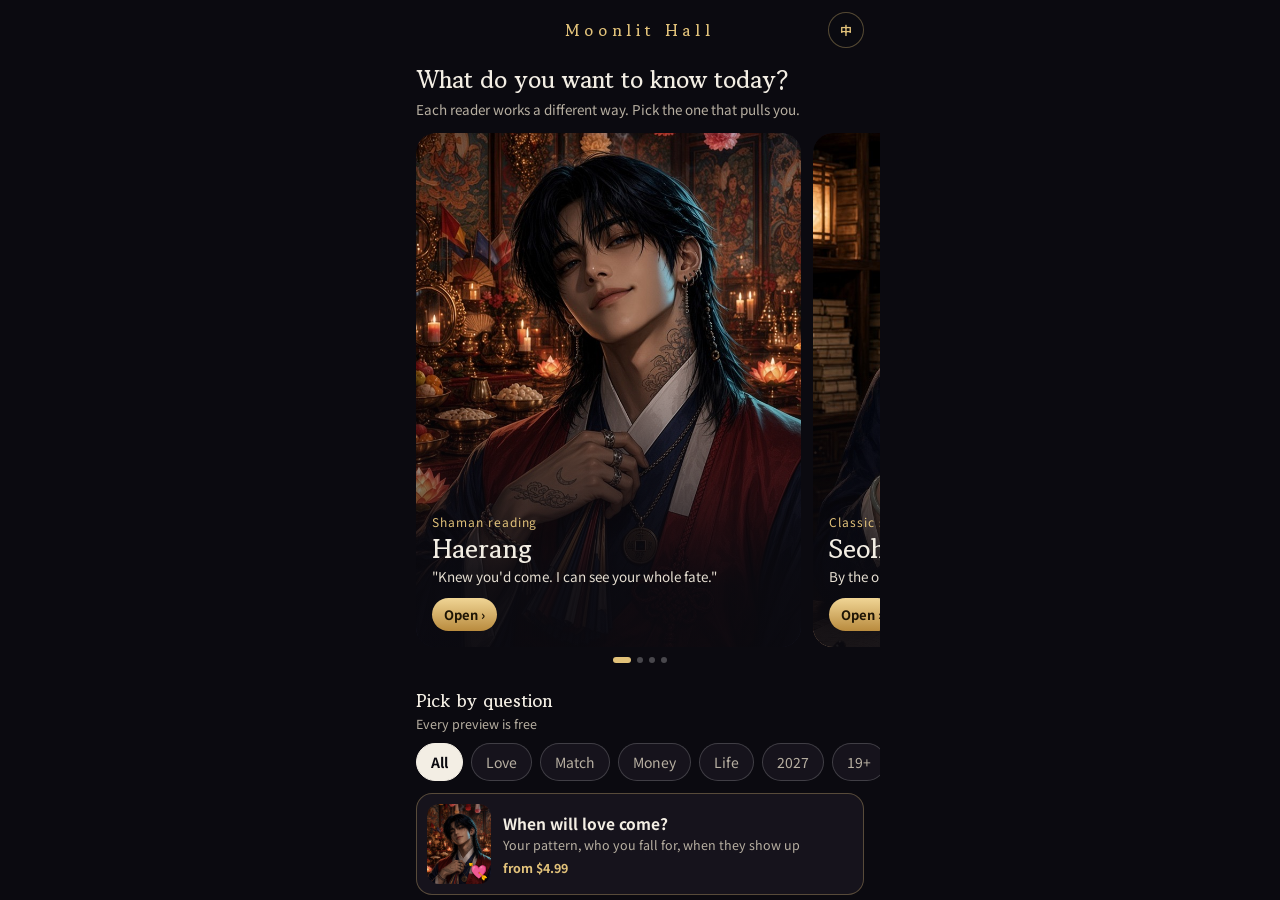
==== index.html @ 17bec655 "홈 화면 아이콘을 결제한 캐릭터 얼굴로(해랑·서하·연지·셀린) Co-Authored-By: Claude Opus 5.5 <noreply@anthropic.com>" ====
<!doctype html>
<html lang="ko">
<head>
<meta charset="utf-8">
<meta name="viewport" content="width=device-width,initial-scale=1,viewport-fit=cover">
<title>월하당 — 사주·궁합·별자리</title>
<meta name="description" content="만세력으로 뽑은 진짜 사주 원국, 내년 운, 연애 상대가 올 시기까지. 맛보기는 무료, 풀이는 6,900원부터.">
<meta property="og:title" content="월하당 — 사주·궁합·별자리">
<meta property="og:description" content="무당·정통사주·궁합·별자리 — 캐릭터마다 다른 풀이. 맛보기 무료.">
<meta property="og:image" content="https://saju.soody.date/m/haerang/key.jpg">
<meta name="theme-color" content="#0b0a10">
<link rel="icon" href="icon-192.png">
<link rel="apple-touch-icon" href="icon-180.png">
<meta name="apple-mobile-web-app-capable" content="yes">
<meta name="mobile-web-app-capable" content="yes">
<meta name="apple-mobile-web-app-title" content="월하당">
<meta name="apple-mobile-web-app-status-bar-style" content="black-translucent">
<link rel="preconnect" href="https://fonts.googleapis.com">
<link href="https://fonts.googleapis.com/css2?family=Gowun+Batang:wght@400;700&family=Noto+Sans+KR:wght@400;500;700&display=swap" rel="stylesheet">
<link rel="stylesheet" href="style.css?v=42">
</head>
<body>
<div id="app">
  <div class="stage">
    <img class="still" id="still" alt="">
    <video id="vid" playsinline muted preload="auto"></video>
    <div class="shade"></div>
  </div>
  <header class="top"><button class="back" id="back" aria-label="뒤로">‹</button><span class="brand">월하당</span><span class="topr"></span></header>
  <main id="ui"></main>
</div>
<script src="config.js?v=42"></script>
<script src="i18n.js?v=42"></script>
<script src="app.js?v=42"></script>
</body>
</html>
---- style.css ----
:root{--gold:#e2c27a;--gold2:#b98b3e;--red:#c8553d;--ink:#f3eee4;--dim:#b8b0a2;--glass:rgba(18,15,22,.66);--line:rgba(226,194,122,.32);
  --e-목:#6aa57a;--e-화:#d46a52;--e-토:#c9a257;--e-금:#c7cbd3;--e-수:#5b86bd}
*{box-sizing:border-box;-webkit-tap-highlight-color:transparent}
html,body{margin:0;height:100%;background:#0b0a10;color:var(--ink);font-family:"Noto Sans KR","Noto Sans SC",-apple-system,sans-serif;overflow:hidden;word-break:keep-all;touch-action:manipulation;-webkit-touch-callout:none}
button,input,select{font:inherit;font-size:16px;touch-action:manipulation}
button{color:inherit}
#app{position:fixed;inset:0;max-width:480px;margin:0 auto;overflow:hidden;background:#0b0a10}
.stage{position:absolute;inset:0}
.stage img,.stage video{position:absolute;inset:0;width:100%;height:100%;object-fit:cover;transition:filter .6s,transform .6s}
.stage video{opacity:0;transition:opacity .5s,filter .6s,transform .6s}
.stage video.on{opacity:1}
.still.kb{animation:kb 14s ease-in-out infinite alternate}
@keyframes kb{from{transform:scale(1)}to{transform:scale(1.07) translateY(-1%)}}
.shade{position:absolute;inset:0;background:linear-gradient(180deg,rgba(11,10,16,.55) 0,transparent 16%,transparent 46%,rgba(11,10,16,.94) 80%)}
.blur .stage img,.blur .stage video{filter:blur(14px) brightness(.5);transform:scale(1.08)}
.top{position:absolute;top:0;left:0;right:0;display:flex;justify-content:space-between;align-items:center;padding:calc(env(safe-area-inset-top) + 12px) 16px 0;z-index:5}
.brand{font:700 16px/1 "Gowun Batang","Noto Serif SC",serif;letter-spacing:.3em;color:var(--gold)}
.back,.topr{width:36px;height:36px}
.back{border:0;background:none;color:var(--ink);font-size:28px;opacity:.8;visibility:hidden}
.back.on{visibility:visible}
#ui{position:absolute;left:0;right:0;bottom:0;padding:0 16px calc(env(safe-area-inset-bottom) + 18px);z-index:4;max-height:100%;overflow-y:auto}
.fade{animation:fade .45s ease both}
@keyframes fade{from{opacity:0;transform:translateY(10px)}to{opacity:1;transform:none}}
.hook{font:700 32px/1.25 "Gowun Batang","Noto Serif SC",serif;text-align:center;text-shadow:0 2px 14px #000;margin:0 0 10px}
.sub{color:var(--dim);text-align:center;font-size:14.5px;line-height:1.55;margin:0 8px 18px}
.btn{display:block;width:100%;min-height:54px;padding:16px;border:0;border-radius:14px;font-weight:700;font-size:16.5px;color:#1d1405;background:linear-gradient(#f0d595,var(--gold2));box-shadow:0 6px 24px rgba(185,139,62,.35);cursor:pointer}
.btn:disabled{opacity:.45}
.btn:active{background:#d8b468}
.opt{display:block;width:100%;min-height:52px;margin-top:10px;padding:14px 16px;border-radius:14px;border:1px solid rgba(255,255,255,.22);background:var(--glass);color:var(--ink);font-size:15.5px;backdrop-filter:blur(8px);-webkit-backdrop-filter:blur(8px);cursor:pointer;text-align:center}
.opt:active,.opt.sel{background:rgba(226,194,122,.22);border-color:var(--gold)}
.skip{display:block;margin:14px auto 0;background:none;border:0;color:var(--dim);font-size:13.5px;text-decoration:underline;cursor:pointer;padding:8px}
.bubble{background:var(--glass);border:1px solid var(--line);border-radius:16px;padding:14px 16px;margin-bottom:6px;backdrop-filter:blur(8px);-webkit-backdrop-filter:blur(8px)}
.bubble .who{font:700 12.5px/1 "Noto Sans KR","Noto Sans SC";letter-spacing:.1em;color:var(--gold);margin-bottom:7px}
.bubble p{margin:0;font-size:16px;line-height:1.55}
.bubble p+p{margin-top:7px}
.nar p{color:var(--dim);font-family:"Gowun Batang","Noto Serif SC",serif}
.q{font:700 24px/1.3 "Gowun Batang","Noto Serif SC",serif;margin:0 0 14px;text-shadow:0 2px 10px #000}
.qs{color:var(--dim);font-size:13.5px;margin:-8px 0 12px;line-height:1.5}
.row{display:flex;gap:8px}
.row>*{flex:1;min-width:0}
.seg{display:flex;gap:6px;margin-bottom:10px}
.seg button{flex:1;min-height:46px;border-radius:12px;border:1px solid rgba(255,255,255,.22);background:var(--glass);color:var(--ink);cursor:pointer}
.seg button.sel{border-color:var(--gold);background:rgba(226,194,122,.22);color:var(--gold);font-weight:700}
select,.inp{width:100%;min-height:52px;padding:12px;border-radius:12px;border:1px solid rgba(255,255,255,.25);background:rgba(14,12,18,.8);color:var(--ink);color-scheme:dark;font-size:16px;appearance:none;-webkit-appearance:none;text-align:center}
.chk{display:flex;align-items:center;gap:8px;margin:10px 2px 0;color:var(--dim);font-size:14px}
.chk input{width:20px;height:20px;accent-color:var(--gold)}
.gap{height:12px}
.err{color:#ff9d8a;font-size:13.5px;margin-top:8px;min-height:1em}
/* 결과 */
.result{padding-top:66px}
.sec{opacity:0;transform:translateY(16px);transition:opacity .7s,transform .7s;margin-bottom:34px}
.sec.in{opacity:1;transform:none}
.say{text-align:center;margin:8px 0 14px}
.say p{margin:0;font:700 23px/1.35 "Gowun Batang","Noto Serif SC",serif;text-shadow:0 2px 12px #000}
.say p+p{margin-top:6px}
.wonguk{display:grid;grid-template-columns:repeat(4,1fr);gap:6px;margin:4px 0 10px}
.wg-col{background:var(--glass);border:1px solid var(--line);border-radius:14px;padding:8px 4px 10px;text-align:center}
.wg-col.me{border-color:var(--gold);box-shadow:0 0 0 1px var(--gold) inset}
.wg-lab{font-size:12px;color:var(--dim)}
.wg-ss{font-size:11.5px;color:var(--gold);margin:4px 0 2px;min-height:15px}
.wg-ch{width:48px;height:48px;margin:4px auto;border-radius:10px;display:flex;flex-direction:column;align-items:center;justify-content:center;font:700 24px/1 "Gowun Batang","Noto Serif SC",serif;color:#16110a}
.wg-ch small{font:500 10.5px/1 "Noto Sans KR","Noto Sans SC";margin-top:3px;opacity:.75}
.wg-none{height:118px;display:flex;align-items:center;justify-content:center;color:var(--dim);font-size:12.5px;line-height:1.4}
.el-목{background:var(--e-목)}.el-화{background:var(--e-화)}.el-토{background:var(--e-토)}.el-금{background:var(--e-금)}.el-수{background:var(--e-수)}
.elbar{display:flex;gap:6px;margin:6px 0 12px}
.elbar div{flex:1;text-align:center;font-size:12.5px;color:var(--dim)}
.elbar i{display:block;height:6px;border-radius:3px;margin:0 0 5px;background:rgba(255,255,255,.12);overflow:hidden}
.elbar i b{display:block;height:100%}
.meta{font-size:12.5px;color:var(--dim);text-align:center;margin:-2px 0 12px;line-height:1.5}
.me-card .h{font:700 19px/1.3 "Gowun Batang","Noto Serif SC",serif;color:var(--gold);margin-bottom:6px}
.cold p{font-size:16.5px;line-height:1.65}
.big-year{font:700 82px/1 "Gowun Batang","Noto Serif SC",serif;text-align:center;color:var(--gold);text-shadow:0 0 30px rgba(226,194,122,.45);margin:4px 0 0}
.big-score{text-align:center;margin:6px 0 4px;font-size:14px;color:var(--dim)}
.big-score b{font:700 40px/1 "Gowun Batang","Noto Serif SC",serif;color:var(--ink);margin:0 4px}
.card{border:1px solid var(--gold);border-radius:16px;padding:16px;margin:10px 0;background:linear-gradient(180deg,rgba(48,34,12,.6),rgba(18,15,22,.88))}
.card .ck{font:700 12.5px/1 "Noto Sans KR","Noto Sans SC";letter-spacing:.08em;color:var(--gold);margin-bottom:10px}
.card .ch2{font:700 20px/1.3 "Gowun Batang","Noto Serif SC",serif;margin:0 0 8px}
.card p{margin:0 0 8px;font-size:15.5px;line-height:1.55}
.blurline{filter:blur(5px);user-select:none;-webkit-user-select:none}
.love dl{margin:0;display:grid;grid-template-columns:84px 1fr;gap:10px 10px}
.love dt{color:var(--dim);font-size:13.5px;padding-top:2px}
.love dd{margin:0;font-size:15px;line-height:1.5}
.love dd.when{font:700 20px/1.2 "Gowun Batang","Noto Serif SC",serif;color:var(--gold)}
.toc .chx{display:flex;gap:12px;align-items:center;border-bottom:1px solid rgba(255,255,255,.08);padding:12px 2px}
.toc .cn{font:700 13px "Gowun Batang","Noto Serif SC",serif;color:var(--gold);width:34px;flex:none}
.toc .ct{flex:1;font-size:15px}
.toc .lk{font-size:13px;color:var(--dim)}
.pay{border:1px solid var(--gold);border-radius:18px;padding:18px 16px;margin:14px 0 6px;background:linear-gradient(180deg,rgba(54,36,10,.8),rgba(18,15,22,.9))}
.pay .t{font:700 19px/1.3 "Gowun Batang","Noto Serif SC",serif}
.pay ul{margin:10px 0;padding-left:18px;color:var(--dim);font-size:14px;line-height:1.7}
.price{display:flex;align-items:baseline;gap:8px;margin:8px 0 12px}
.price .now{font:700 34px/1 "Gowun Batang","Noto Serif SC",serif;color:var(--gold)}
.price span{color:var(--dim);font-size:13px}
.fine{font-size:12px;color:var(--dim);text-align:center;margin-top:10px;line-height:1.6}
.fold{min-height:calc(100vh - env(safe-area-inset-bottom) - 18px);min-height:calc(100dvh - env(safe-area-inset-bottom) - 18px);display:flex;flex-direction:column;justify-content:flex-end}
.fold .fine{margin-bottom:6px}
.biz{font-size:11px;color:#7d776d;line-height:1.7;margin:28px 0 8px;text-align:center}
.biz a{color:#9a9386}
/* 전체 풀이 */
.chap{background:var(--glass);border:1px solid var(--line);border-radius:16px;padding:16px;margin:0 0 14px}
.chap .cn{font:700 12.5px "Noto Sans KR","Noto Sans SC";letter-spacing:.1em;color:var(--gold)}
.chap h3{font:700 21px/1.3 "Gowun Batang","Noto Serif SC",serif;margin:4px 0 10px}
.chap p{margin:0 0 10px;font-size:15.5px;line-height:1.7}
.months{margin-top:6px}
.mo{display:flex;gap:10px;padding:10px 0;border-top:1px solid rgba(255,255,255,.08);font-size:14.5px;line-height:1.5}
.mo b{flex:none;width:40px;color:var(--gold);font-family:"Gowun Batang","Noto Serif SC",serif}
.mo small{display:block;color:var(--dim);font-size:12.5px}
.dy{display:flex;gap:10px;align-items:center;margin:8px 0}
.dy .gz{flex:none;width:64px;text-align:center;padding:8px 0;border:1px solid var(--line);border-radius:12px;font:700 18px "Gowun Batang","Noto Serif SC",serif}
.dy .gz small{display:block;font:500 11px "Noto Sans KR","Noto Sans SC";color:var(--dim);margin-top:2px}
.dy p{margin:0;font-size:15px;line-height:1.55}
.savebox{border:1px dashed var(--line);border-radius:14px;padding:14px;margin:6px 0 14px;font-size:14px;color:var(--dim);line-height:1.6}
.savebox .btn{margin-top:10px;min-height:46px;padding:12px;font-size:15px}
.testbar{background:#3a2a10;color:#f0d595;font-size:12.5px;text-align:center;padding:7px 10px;border-radius:10px;margin-bottom:10px;line-height:1.5}
/* 모달(결제창) */
.modal{position:fixed;inset:0;z-index:20;background:rgba(0,0,0,.72);display:flex;align-items:flex-end;justify-content:center}
.sheet{width:100%;max-width:480px;max-height:92vh;overflow-y:auto;background:#fff;color:#191f28;border-radius:22px 22px 0 0;padding:18px 0 calc(env(safe-area-inset-bottom) + 18px)}
.sheet .sh-h{display:flex;justify-content:space-between;align-items:center;padding:0 18px 6px}
.sheet .sh-h b{font:700 18px "Noto Sans KR"}
.sheet .sh-h button{border:0;background:none;font-size:26px;color:#8b95a1;width:40px;height:40px}
.sheet .sh-sum{margin:0 18px 6px;padding:12px 14px;background:#f2f4f6;border-radius:12px;display:flex;justify-content:space-between;font-size:15px}
.sheet .btn{width:calc(100% - 36px);margin:10px 18px 0;color:#fff;background:#3182f6;box-shadow:none}
.sheet .err{margin:6px 18px 0;color:#e5484d}
.loading{text-align:center;color:var(--dim);padding:30px 0}
/* 가격 단계 */
.tiers{display:flex;flex-direction:column;gap:10px;margin:16px 0 4px}
.tier{border:1px solid var(--line);border-radius:16px;padding:14px 14px 12px;background:var(--glass)}
.tier.tier-top{border-color:var(--gold);background:linear-gradient(180deg,rgba(54,36,10,.8),rgba(18,15,22,.9))}
.tr-h{display:flex;align-items:center;gap:8px;flex-wrap:wrap}
.tr-h b{font:700 18px/1.3 "Gowun Batang","Noto Serif SC",serif}
.tr-tag{font-size:11.5px;color:var(--gold);border:1px solid var(--line);border-radius:20px;padding:2px 8px}
.tier ul{margin:8px 0;padding-left:18px;color:var(--dim);font-size:14px;line-height:1.65}
.tr-p{display:flex;align-items:baseline;gap:8px;flex-wrap:wrap;margin:4px 0 8px}
.tr-p .now{font:700 26px/1 "Gowun Batang","Noto Serif SC",serif;color:var(--gold)}
.tr-p s{color:var(--dim);font-size:13px}
.tr-p .cred{font-size:12px;color:#9fd3a8}
.tr-b{margin-top:4px}
.toc .ct small{display:block;font-size:12px;color:var(--gold2);margin-top:2px}
.chap.lockd{opacity:.82}
.chap .lk2{font-size:13px;color:var(--gold)}
.dy.on .gz{border-color:var(--gold);color:var(--gold)}

/* 끝에서 고르는 관심 분야(6,900원) */
.picks{display:grid;gap:10px;margin:6px 0 18px}
.pick{display:flex;align-items:center;gap:12px;width:100%;padding:15px 16px;border-radius:16px;border:1px solid rgba(226,194,122,.45);background:linear-gradient(135deg,rgba(226,194,122,.14),rgba(255,255,255,.04));color:var(--ink);text-align:left;cursor:pointer;backdrop-filter:blur(8px);-webkit-backdrop-filter:blur(8px)}
.pick span{flex:1;display:flex;flex-direction:column;gap:3px}
.pick b{font-size:16.5px}
.pick small{font-size:13px;color:var(--dim);line-height:1.45}
.pick em{font-style:normal;font-weight:700;color:#1a1408;background:var(--gold);border-radius:999px;padding:7px 12px;font-size:14px;white-space:nowrap}
.pick:active{transform:scale(.985);border-color:var(--gold)}

/* 첫 결제 뒤 홈 화면에 두기 */
.homebox{border:1px solid rgba(226,194,122,.55);border-radius:16px;padding:14px;margin:6px 0 16px;background:rgba(226,194,122,.08)}
.homebox .hh{display:flex;gap:12px;align-items:center}
.homebox .hh img{width:48px;height:48px;border-radius:12px;flex:none}
.homebox .hh b{display:block;font-size:16px}
.homebox .hh span{font-size:13px;color:var(--dim);line-height:1.45}
.homebox .hw{font-size:14px;line-height:1.65;margin-top:10px;color:var(--ink)}
.homebox ol{margin:6px 0 0;padding-left:20px}
.homebox .btn{margin-top:12px;min-height:48px;padding:12px;font-size:15.5px}
.homebox .opt{min-height:44px;padding:10px;font-size:14px}
.hk{font-size:12.5px;color:var(--dim);margin:6px 0 0;line-height:1.5}
.lnk{display:block;margin:10px auto 0;background:none;border:0;color:var(--dim);font-size:13px;text-decoration:underline;cursor:pointer}
[hidden]{display:none!important}

.lang{width:36px;height:36px;border-radius:50%;border:1px solid rgba(226,194,122,.35);background:rgba(11,10,16,.5);color:var(--gold);font:600 12px/1 "Noto Sans KR","Noto Sans SC",sans-serif;cursor:pointer}
.pmx{margin:4px 18px 8px;font-size:14px;color:#4e5968}

/* ---- 가게 첫 화면 ---- */
.shop .stage{display:none}
.shop .top{background:linear-gradient(#0b0a10 70%,rgba(11,10,16,0));padding-bottom:10px}
.shop #ui{top:0;max-height:none;padding-top:calc(env(safe-area-inset-top) + 60px)}
.shopw{padding-bottom:8px}
.sh-h{font:700 24px/1.3 "Gowun Batang","Noto Serif SC",serif;margin:4px 0 4px}
.sh-s{color:var(--dim);font-size:13.5px;margin:0 0 14px}
.bns{display:flex;gap:12px;overflow-x:auto;scroll-snap-type:x mandatory;margin:0 -16px;padding:0 16px;scrollbar-width:none}
.bns::-webkit-scrollbar{display:none}
.bn{position:relative;flex:0 0 86%;aspect-ratio:3/4;border:0;padding:0;border-radius:20px;overflow:hidden;scroll-snap-align:center;background:#1a1720;cursor:pointer;text-align:left;color:var(--ink)}
.bn img{position:absolute;inset:0;width:100%;height:100%;object-fit:cover}
.bn-sh{position:absolute;inset:0;background:linear-gradient(180deg,transparent 45%,rgba(11,10,16,.92) 88%)}
.bn-tx{position:absolute;left:16px;right:16px;bottom:16px;display:flex;flex-direction:column;gap:3px}
.bn-tx em{font-style:normal;font-size:12px;color:var(--gold);letter-spacing:.08em}
.bn-tx b{font:700 26px/1.2 "Gowun Batang","Noto Serif SC",serif}
.bn-tx small{font-size:13.5px;color:#e6dfd2;line-height:1.45}
.bn-tx i{font-style:normal;margin-top:8px;align-self:flex-start;font-size:13px;font-weight:700;padding:7px 12px;border-radius:999px;background:linear-gradient(#f0d595,var(--gold2));color:#1d1405}
.bn.off img{filter:grayscale(.35) brightness(.7)}
.bn.off .bn-tx i{background:rgba(255,255,255,.14);color:var(--ink)}
.shake{animation:shk .45s}
@keyframes shk{20%,60%{transform:translateX(-6px)}40%,80%{transform:translateX(6px)}}
.dots{display:flex;justify-content:center;gap:6px;margin:10px 0 4px}
.dots span{width:6px;height:6px;border-radius:3px;background:rgba(255,255,255,.25);transition:width .2s}
.dots span.on{width:18px;background:var(--gold)}
.sh-t{font:700 18px/1.3 "Gowun Batang","Noto Serif SC",serif;margin:26px 0 2px}
.sh-ts{color:var(--dim);font-size:12.5px;margin:0 0 10px}
.tps{display:grid;grid-template-columns:1fr 1fr;gap:10px}
.tp{display:flex;flex-direction:column;align-items:flex-start;gap:3px;padding:14px;border-radius:16px;border:1px solid var(--line);background:#16131c;color:var(--ink);text-align:left;cursor:pointer;min-height:132px}
.tp-i{font-size:24px;line-height:1;margin-bottom:4px}
.tp b{font-size:15.5px}
.tp small{font-size:12.5px;color:var(--dim);line-height:1.4;flex:1}
.tp em{font-style:normal;font-size:12px;color:var(--gold);margin-top:6px}
.mse{position:relative;display:flex;flex-direction:column;gap:4px;width:100%;margin-top:14px;padding:16px;border-radius:16px;border:1px solid var(--line);background:linear-gradient(135deg,#231c12,#16131c);color:var(--ink);text-align:left;cursor:pointer}
.mse-b{position:absolute;top:14px;right:14px;font-size:11.5px;font-weight:700;padding:3px 8px;border-radius:999px;background:var(--gold);color:#1d1405}
.mse b{font:700 17px/1.3 "Gowun Batang","Noto Serif SC",serif}
.mse small{font-size:12.5px;color:var(--dim);line-height:1.45;padding-right:40px}
.mse i{font-style:normal;font-size:13px;color:var(--gold);font-weight:700;margin-top:4px}
.mine{display:flex;flex-direction:column;gap:8px}
.mi{display:flex;justify-content:space-between;align-items:center;padding:13px 14px;border-radius:14px;border:1px solid var(--line);background:#16131c;color:var(--ink);text-decoration:none;font-size:14.5px}
.mi em{font-style:normal;color:var(--gold);font-size:13px}
.soons{display:grid;grid-template-columns:repeat(3,1fr);gap:8px}
.sn{position:relative;border-radius:14px;overflow:hidden;aspect-ratio:3/4;background:#1a1720;display:flex;flex-direction:column;justify-content:flex-end;padding:8px}
.sn img{position:absolute;inset:0;width:100%;height:100%;object-fit:cover;filter:grayscale(.4) brightness(.55)}
.sn b,.sn small{position:relative}
.sn b{font-size:13px}
.sn small{font-size:11px;color:var(--dim)}
.cats{display:flex;gap:8px;overflow-x:auto;margin:0 -16px 12px;padding:0 16px;scrollbar-width:none}
.cats::-webkit-scrollbar{display:none}
.cats button{flex:0 0 auto;padding:8px 14px;border-radius:999px;border:1px solid rgba(255,255,255,.18);background:#16131c;color:var(--dim);font-size:14px;cursor:pointer}
.cats button.sel{background:var(--ink);color:#0b0a10;border-color:var(--ink);font-weight:700}
.menu{display:flex;flex-direction:column;gap:10px}
.mn{display:flex;gap:12px;align-items:center;width:100%;padding:10px;border-radius:16px;border:1px solid var(--line);background:#16131c;color:var(--ink);text-align:left;cursor:pointer}
.mn[hidden]{display:none}
.mn-i{position:relative;flex:0 0 64px;height:80px;border-radius:12px;overflow:hidden;background:#241f2c;display:flex;align-items:center;justify-content:center;font-size:26px}
.mn-i img{position:absolute;inset:0;width:100%;height:100%;object-fit:cover;object-position:50% 25%}
.mn-i img+span{position:absolute;right:3px;bottom:2px;font-size:16px;filter:drop-shadow(0 1px 2px #000)}
.mn-t{display:flex;flex-direction:column;gap:2px;min-width:0}
.mn-t b{font-size:15.5px}
.mn-t small{font-size:12.5px;color:var(--dim);line-height:1.4}
.mn-t em{font-style:normal;font-size:12.5px;color:var(--gold);margin-top:3px;font-weight:700}
.mn.off{opacity:.62}
.mn.off .mn-t em{color:var(--dim);font-weight:400}
/* 새 사주 상품 */
.pxcat{font-size:12.5px;color:var(--gold);letter-spacing:.06em;text-align:center;margin:0 0 6px}
.pxhead{text-align:center;margin-bottom:10px}
.pxhead .q{margin-bottom:6px}
.pxsub{color:var(--ink);font-size:15px;margin:6px 0 0}
.pxwho{display:flex;gap:8px;justify-content:center;flex-wrap:wrap;margin:10px 0 14px}
.pxw{background:var(--glass);border:1px solid var(--line);border-radius:12px;padding:8px 10px;display:flex;flex-direction:column;align-items:center;gap:3px;min-width:96px}
.pxw b{font-size:13px}
.pxw span{display:flex;gap:3px}
.pxw i{font-style:normal;font-family:"Noto Serif SC",serif;font-size:15px;width:20px;text-align:center}
.chap h3{font:700 17px/1.35 "Gowun Batang","Noto Serif SC",serif;margin:0 0 8px;color:var(--gold)}
.pxw i{color:#16131c;border-radius:4px}
.brand{cursor:pointer}
.login{margin-top:10px;padding:14px;border:1px solid var(--line);border-radius:16px;background:#16131c}
.login p{font-size:13px;color:var(--dim);margin:0 0 10px;line-height:1.5}
.lbtns{display:flex;flex-direction:column;align-items:center;gap:10px}
.kakao{width:280px;max-width:100%;height:44px;border:0;border-radius:22px;background:#FEE500;color:#191919;font-weight:700;font-size:15px;cursor:pointer}
.safe{font-size:12px;line-height:1.55;color:var(--dim);background:rgba(18,15,22,.7);border:1px solid rgba(255,255,255,.12);border-radius:12px;padding:10px 12px;margin:12px 0 0}
.safe a{color:var(--gold);text-decoration:none}
/* 아이폰 홈 화면 추가 그림 안내(10초 · 네 장면) */
@keyframes gScene{0%{opacity:0}2%,24%{opacity:1}27%,100%{opacity:0}}
@keyframes gTap{0%{transform:translate(0,14px);opacity:0}6%,19%{transform:none;opacity:1}23%,100%{opacity:0}}
@keyframes gRing{0%,6%{transform:scale(.55);opacity:0}13%{transform:scale(1);opacity:.5}21%,100%{transform:scale(1.5);opacity:0}}
@keyframes gArrow{0%,52%{transform:translateY(-3px);opacity:0}58%{opacity:1}66%{transform:translateY(3px);opacity:1}74%,100%{opacity:0}}
@keyframes gPop{0%,77%{transform:scale(.4);opacity:0}86%{transform:scale(1.08);opacity:1}91%,100%{transform:scale(1);opacity:1}}
.iosg{display:flex;gap:14px;align-items:center;margin:10px 0 2px;padding:12px;border-radius:14px;background:rgba(11,10,16,.55);border:1px solid rgba(226,194,122,.25)}
.gph{position:relative;width:104px;height:170px;flex:0 0 auto;border-radius:16px;background:#1a1720;border:1px solid rgba(255,255,255,.18);overflow:hidden;-webkit-text-size-adjust:none;text-size-adjust:none}
.gsc{position:absolute;inset:0;opacity:0;animation:gScene 10s infinite backwards}
.gp{padding:9px 8px}.gp i{display:block;height:6px;width:46px;margin:4px auto 8px;border-radius:3px;background:rgba(226,194,122,.45)}
.gp b{display:flex;gap:5px}.gp u{flex:1;height:34px;border-radius:6px;background:#2a2533}.gp s{display:block;height:5px;width:66%;margin-top:7px;border-radius:3px;background:#2a2533}
.gbar{position:absolute;left:0;right:0;bottom:0;height:40px;background:#f2f2f6;display:flex;align-items:center;gap:4px;padding:0 5px}
.gbar .gc{width:16px;height:16px;border-radius:50%;border:1px solid #dcdce2;background:#fff}
.gurl{flex:1;height:18px;border-radius:10px;background:#fff;border:1px solid #dcdce2;display:flex;align-items:center;gap:4px;padding:0 4px;position:relative}
.gbar.old .gurl{height:16px;border:0;background:#e6e6ec}
.gurl em,.gdots em{position:relative;font:700 11px/1 sans-serif;color:#222;font-style:normal}
.gln{flex:1;height:4px;border-radius:2px;background:#d4d4da}
.gdots{position:relative;display:inline-flex;align-items:center;justify-content:center;width:18px;height:18px}
.gring{position:absolute;left:-3px;width:19px;height:19px;border-radius:50%;background:var(--gold);animation:gRing 10s infinite}
.gdots .gring{left:-1px}
.gtap{position:absolute;bottom:8px;width:13px;height:13px;border-radius:50%;background:rgba(226,194,122,.55);animation:gTap 10s infinite}
.gmenu{position:absolute;bottom:44px;width:74px;background:#fff;border-radius:10px;box-shadow:0 6px 18px rgba(0,0,0,.35);padding:4px}
.gshare{background:#eef5ff;border-radius:7px;padding:5px 6px;font:700 8px/1 sans-serif;color:#0a84ff}
.gmenu i{display:block;height:6px;border-radius:3px;background:#eeeef2;margin:6px 6px 0}.gmenu i:last-child{margin-bottom:4px}
.gsheet{position:absolute;left:0;right:0;top:30px;bottom:0;background:#f2f2f4;border-radius:13px 13px 0 0;padding:8px 7px}
.gsheet .ghd{display:block;height:4px;width:26px;margin:0 auto 9px;border-radius:2px;background:#d3d3d8}
.gsheet .gl{display:block;height:7px;border-radius:3px;background:#e1e1e6;margin:0 2px 6px}
.gadd{display:flex;align-items:center;gap:5px;background:#fff;border:1.5px solid var(--gold2);border-radius:8px;padding:5px 4px;margin:0 1px;font:700 10px/1 sans-serif;color:#222}
.gadd span{flex:1;height:5px;border-radius:3px;background:var(--gold2)}
.garrow{position:absolute;left:50%;margin-left:-5px;top:94px;font:700 14px/1 sans-serif;color:var(--gold);animation:gArrow 10s infinite}
.ghome{height:100%;background:linear-gradient(160deg,#2a2236,#120f18);padding:16px 12px;display:grid;grid-template-columns:repeat(3,1fr);gap:9px;align-content:start}
.ghome u{height:24px;border-radius:7px;background:rgba(255,255,255,.12)}
.ghome img{width:100%;height:24px;object-fit:cover;border-radius:7px;animation:gPop 10s infinite;box-shadow:0 0 0 1.5px var(--gold)}
.gst{flex:1;min-width:0;font-size:12.5px;line-height:1.6}
.gst ol{margin:4px 0 0;padding-left:18px}
.gbadge{display:inline-block;padding:3px 9px;border-radius:999px;background:var(--gold);color:#1d1405;font-weight:700;font-size:10.5px}
.msi{position:absolute;inset:0;display:flex;flex-direction:column;align-items:center;justify-content:center;gap:4px;background:radial-gradient(circle at 50% 30%,#2b2333,#141019);border:1px solid rgba(226,194,122,.4);border-radius:12px}
.msi b{font:700 11px/1 "Noto Serif SC","Gowun Batang",serif;color:var(--gold);letter-spacing:.12em}
.msi span{display:grid;grid-template-columns:repeat(4,13px);gap:2px}
.msi i{font:700 10px/14px "Noto Serif SC",serif;font-style:normal;text-align:center;border-radius:3px;color:#16131c}
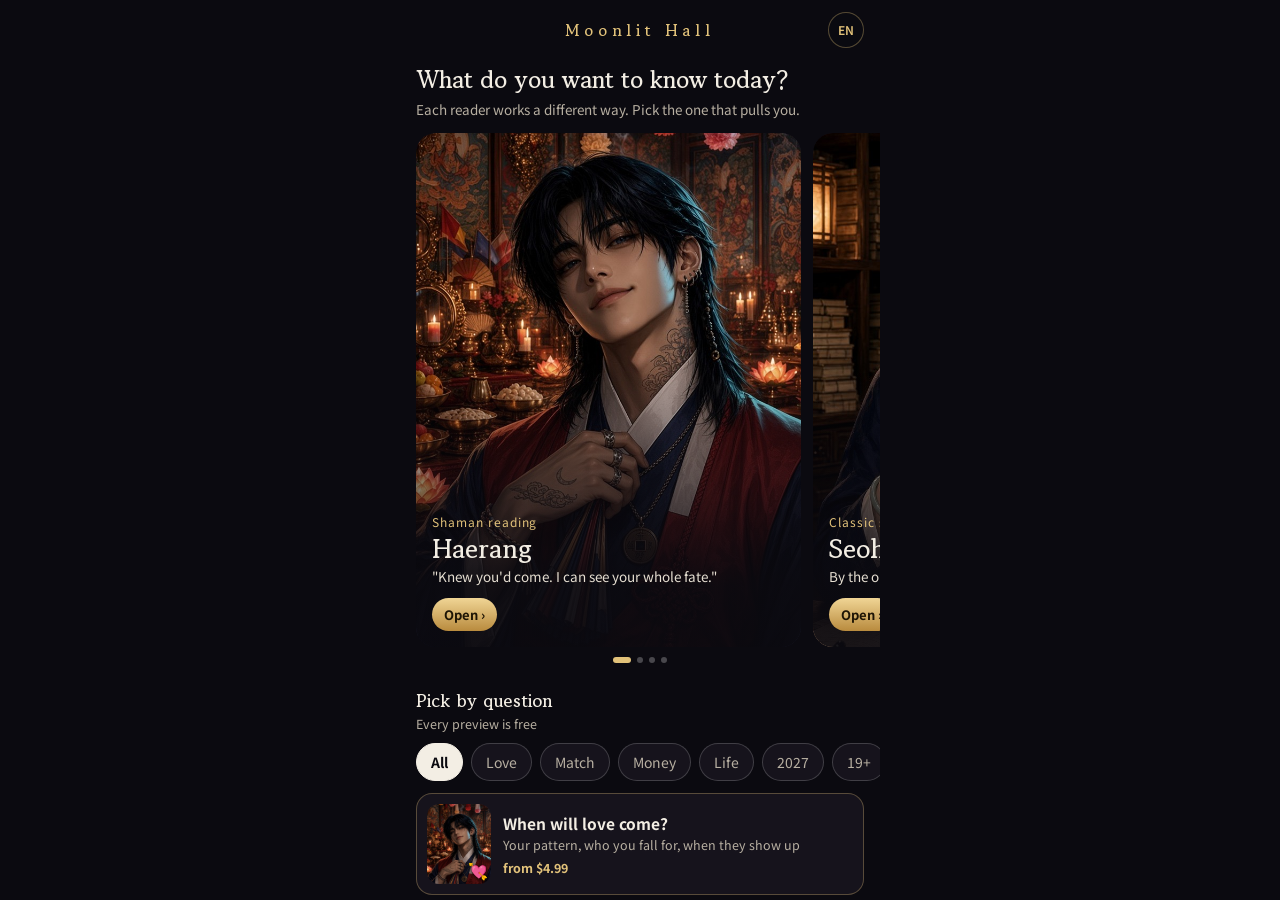
==== commit fd674538: "언어 단추: 눌러서 목록에서 고르기 Co-Authored-By: Claude Opus 5.5 <noreply@anthropic.com>" ====
--- a/index.html
+++ b/index.html
@@ -17,7 +17,7 @@
 <meta name="apple-mobile-web-app-status-bar-style" content="black-translucent">
 <link rel="preconnect" href="https://fonts.googleapis.com">
 <link href="https://fonts.googleapis.com/css2?family=Gowun+Batang:wght@400;700&family=Noto+Sans+KR:wght@400;500;700&display=swap" rel="stylesheet">
-<link rel="stylesheet" href="style.css?v=42">
+<link rel="stylesheet" href="style.css?v=50">
 </head>
 <body>
 <div id="app">
@@ -29,8 +29,8 @@
   <header class="top"><button class="back" id="back" aria-label="뒤로">‹</button><span class="brand">월하당</span><span class="topr"></span></header>
   <main id="ui"></main>
 </div>
-<script src="config.js?v=42"></script>
-<script src="i18n.js?v=42"></script>
-<script src="app.js?v=42"></script>
+<script src="config.js?v=50"></script>
+<script src="i18n.js?v=50"></script>
+<script src="app.js?v=50"></script>
 </body>
 </html>
--- a/style.css
+++ b/style.css
@@ -287,3 +287,14 @@
 .msi b{font:700 11px/1 "Noto Serif SC","Gowun Batang",serif;color:var(--gold);letter-spacing:.12em}
 .msi span{display:grid;grid-template-columns:repeat(4,13px);gap:2px}
 .msi i{font:700 10px/14px "Noto Serif SC",serif;font-style:normal;text-align:center;border-radius:3px;color:#16131c}
+.pxone{flex:none;align-self:center;border:1px solid var(--line);background:rgba(226,194,122,.12);color:var(--gold);border-radius:10px;padding:6px 9px;font-size:12.5px;font-weight:700;cursor:pointer}
+.mecard{background:rgba(226,194,122,.1);border:1px solid rgba(226,194,122,.45);border-radius:14px;padding:12px;margin-bottom:16px;display:flex;flex-direction:column;gap:8px}
+.mecard span{font-size:14px;color:var(--ink)}
+.mecard .btn{min-height:46px;padding:12px;font-size:15px}
+.mecard .lnk{align-self:center}
+.topr{position:relative}
+.langm{position:absolute;right:0;top:44px;min-width:128px;background:#16131c;border:1px solid rgba(226,194,122,.4);border-radius:14px;padding:6px;box-shadow:0 10px 30px rgba(0,0,0,.5);z-index:20;display:flex;flex-direction:column}
+.langm[hidden]{display:none}
+.langm button{background:none;border:0;color:var(--ink);text-align:left;padding:10px 12px;border-radius:10px;font-size:15px;cursor:pointer}
+.langm button.on{color:var(--gold);font-weight:700}
+.langm button:hover{background:rgba(226,194,122,.12)}
